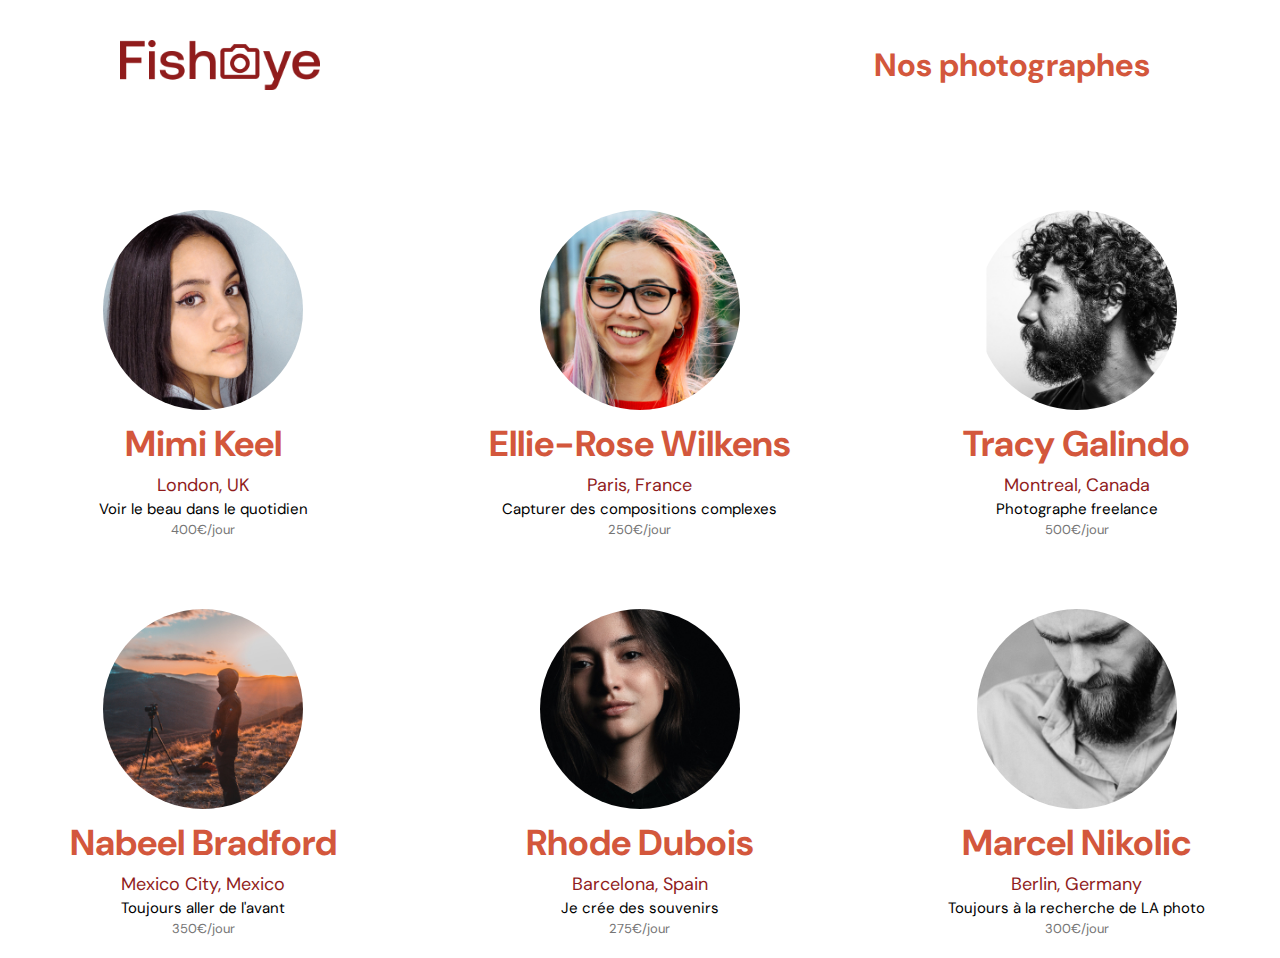
==== index.html @ f0286200 "initialisation, developemment de l'index et la redirection vers les pages de photographes" ====
<!DOCTYPE html>
<html lang="fr">
  <head>
    <link href="css/style.css" rel="stylesheet" type="text/css" />
    <meta charset="utf-8">
    <link rel="icon" type="image/png" href="assets/favicon.png">
    <link href="https://fonts.googleapis.com/css?family=DM+Sans&display=swap" rel="stylesheet">
    <title>Fisheye</title>
  </head>
  <body>
    <div class="page">
    <header>
        <img src="assets/images/logo.png" class="logo" alt="fisheye logo"/>
        <h1>Nos photographes</h1>
    </header>
    <main id="main">
        <div class="photographer_section"></div>
    </main>
  </div>
    <script src="scripts/templates/photographer.js"></script>
    <script src="scripts/pages/index.js"></script>
  </body>
</html>
---- css/style.css ----
@import url("photographer.css");

body {
    font-family: "DM Sans", sans-serif;
    margin: 0;
}


header {
    display: flex;
    flex-direction: row;
    justify-content: space-between;
    align-items: center;
    height: 90px;
}

header h1{
    color: #D3573C;
    padding-right: 110px;
}

.logo {
    height: 50px;
    margin-left: 100px;
}

.photographer_section {
    display: grid;
    grid-template-columns: 1fr 1fr 1fr;
    gap: 70px;
    margin-top: 100px;
}

.photographer_section article {
    justify-self: center;
    display: flex;
    justify-content: center;
    align-items: center;
    flex-direction: column;
    cursor: pointer;
}

.photographer_section article img {
    height: 200px;
    width: 200px;
    object-fit: cover;
    border-radius: 50%;
}

.page{
    margin: 0 auto;
    padding: 20px;
    max-width: 1400px;
} 

.photographer-info{
    display: flex;
    justify-content: center;
    align-items: center;
    flex-direction: column;
}
.photographer-info .photographer-name{
    color: #D3573C;
    font-size: 36px;
    margin: 10px 0 5px
}

.photographer-info p{
    margin: 1px;
}

.photographer-info .photographer-city{
    color: #901C1C;
    font-size: 18px;
}

.photographer-info .photographer-tagline{
    font-size: 15px;
}

.photographer-info .photographer-price{
    font-size: 13px;
    color: #757575;
}
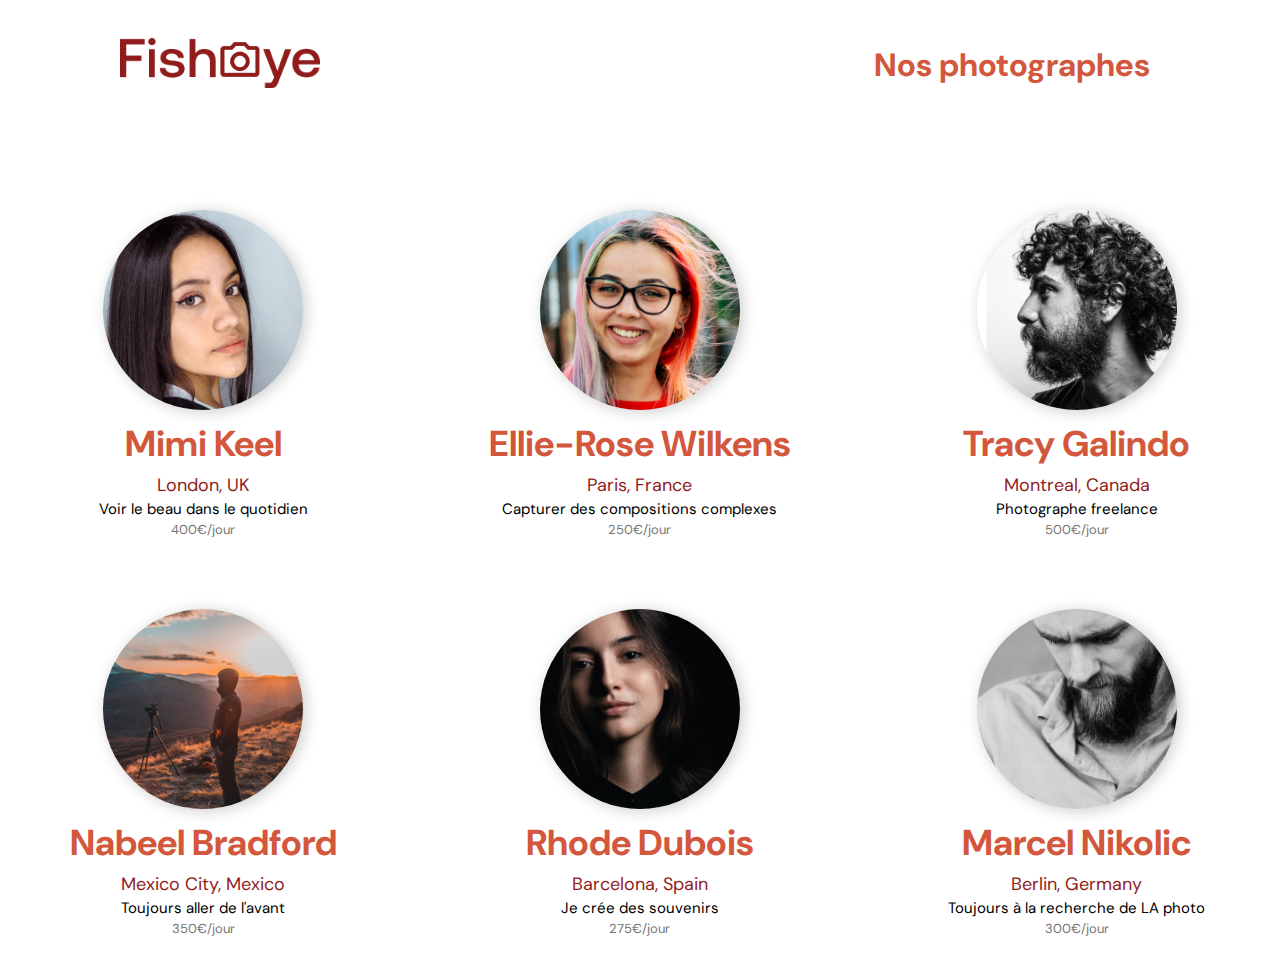
==== commit ee6f6e05: "Ajout du href au logo afin de pouvoir revenir à la page d'accueil" ====
--- a/index.html
+++ b/index.html
@@ -10,7 +10,9 @@
   <body>
     <div class="page">
     <header>
+      <a href="index.html">
         <img src="assets/images/logo.png" class="logo" alt="fisheye logo"/>
+      </a>
         <h1>Nos photographes</h1>
     </header>
     <main id="main">
--- a/css/style.css
+++ b/css/style.css
@@ -45,6 +45,7 @@
     width: 200px;
     object-fit: cover;
     border-radius: 50%;
+    box-shadow: 3px 2px 15px rgba(0, 0, 0, 0.2);
 }
 
 .page{
@@ -81,4 +82,37 @@
 .photographer-info .photographer-price{
     font-size: 13px;
     color: #757575;
-}+}
+
+
+/* CARDS ANIMATIONS */
+
+.photographer-card {
+    position: relative;
+    transition: transform 0.3s ease-in-out;
+  }
+  
+  .photographer-card:hover {
+    transform: scale(1.05);
+  }
+  
+  .photographer-name {
+    position: relative;
+    overflow: hidden; /* Pour masquer la partie de la barre qui dépasse */
+  }
+  
+  .photographer-name::before {
+    content: "";
+    position: absolute;
+    bottom: 0;
+    left: 50%;
+    transform: translateX(-50%);
+    width: 0;
+    height: 2px;
+    background-color: #D3573C;
+    transition: width 0.3s ease-in-out;
+  }
+  
+  .photographer-card:hover .photographer-name::before {
+    width: 100%;
+  }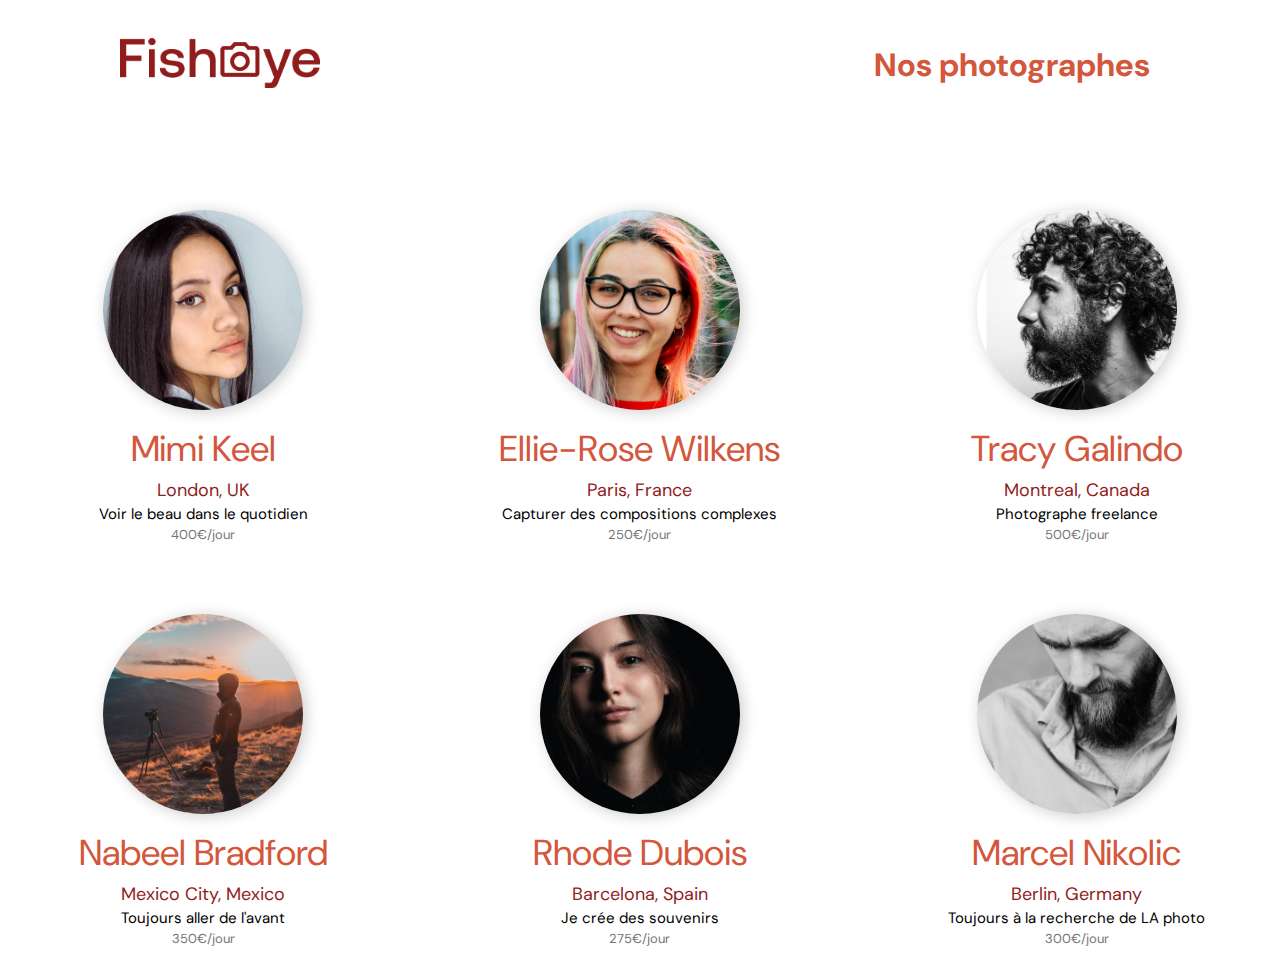
==== commit 9a9e065e: "Créations du buildImage et du buildText et mise à jour de l'index.js" ====
--- a/index.html
+++ b/index.html
@@ -20,6 +20,6 @@
     </main>
   </div>
     <script src="scripts/templates/photographer.js"></script>
-    <script src="scripts/pages/index.js"></script>
+    <script type="module" src="scripts/pages/index.js"></script>
   </body>
 </html>
--- a/css/style.css
+++ b/css/style.css
@@ -60,28 +60,10 @@
     align-items: center;
     flex-direction: column;
 }
-.photographer-info .photographer-name{
-    color: #D3573C;
-    font-size: 36px;
-    margin: 10px 0 5px
-}
+
 
 .photographer-info p{
     margin: 1px;
-}
-
-.photographer-info .photographer-city{
-    color: #901C1C;
-    font-size: 18px;
-}
-
-.photographer-info .photographer-tagline{
-    font-size: 15px;
-}
-
-.photographer-info .photographer-price{
-    font-size: 13px;
-    color: #757575;
 }
 
 
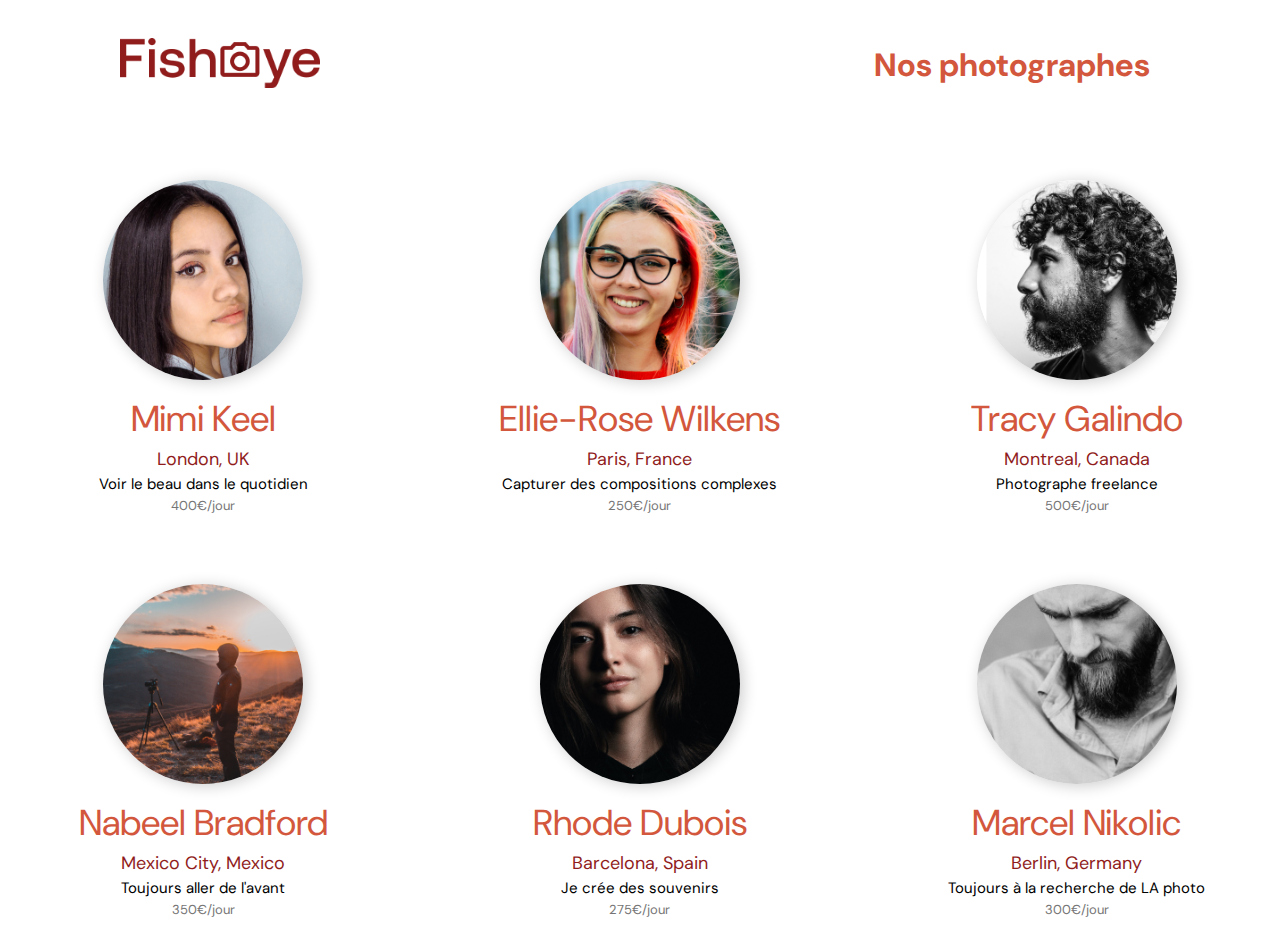
==== commit 3b2967d2: "commit du projet" ====
--- a/index.html
+++ b/index.html
@@ -19,7 +19,7 @@
         <div class="photographer_section"></div>
     </main>
   </div>
-    <script src="scripts/templates/photographer.js"></script>
+    <script type="module" src="scripts/pages/photographer.js"></script>
     <script type="module" src="scripts/pages/index.js"></script>
   </body>
 </html>
--- a/css/style.css
+++ b/css/style.css
@@ -5,6 +5,21 @@
     margin: 0;
 }
 
+* {
+    margin: 0;
+    padding: 0;
+}
+
+a {
+    text-decoration: none;
+    color: inherit;
+}
+
+.page{
+    margin: 0 auto;
+    padding: 20px;
+    max-width: 1440px;
+} 
 
 header {
     display: flex;
@@ -28,7 +43,7 @@
     display: grid;
     grid-template-columns: 1fr 1fr 1fr;
     gap: 70px;
-    margin-top: 100px;
+    margin-top: 70px;
 }
 
 .photographer_section article {
@@ -37,7 +52,7 @@
     justify-content: center;
     align-items: center;
     flex-direction: column;
-    cursor: pointer;
+
 }
 
 .photographer_section article img {
@@ -48,12 +63,6 @@
     box-shadow: 3px 2px 15px rgba(0, 0, 0, 0.2);
 }
 
-.page{
-    margin: 0 auto;
-    padding: 20px;
-    max-width: 1400px;
-} 
-
 .photographer-info{
     display: flex;
     justify-content: center;
@@ -61,20 +70,21 @@
     flex-direction: column;
 }
 
-
-.photographer-info p{
-    margin: 1px;
+.photographer-redirect{
+    display: flex;
+    justify-content: center;
+    align-items: center;
+    flex-direction: column;
 }
-
 
 /* CARDS ANIMATIONS */
 
-.photographer-card {
+.photographer-redirect figure {
     position: relative;
     transition: transform 0.3s ease-in-out;
   }
   
-  .photographer-card:hover {
+  .photographer-redirect:hover figure {
     transform: scale(1.05);
   }
   
@@ -95,6 +105,6 @@
     transition: width 0.3s ease-in-out;
   }
   
-  .photographer-card:hover .photographer-name::before {
+  .photographer-redirect:hover .photographer-name::before {
     width: 100%;
   }